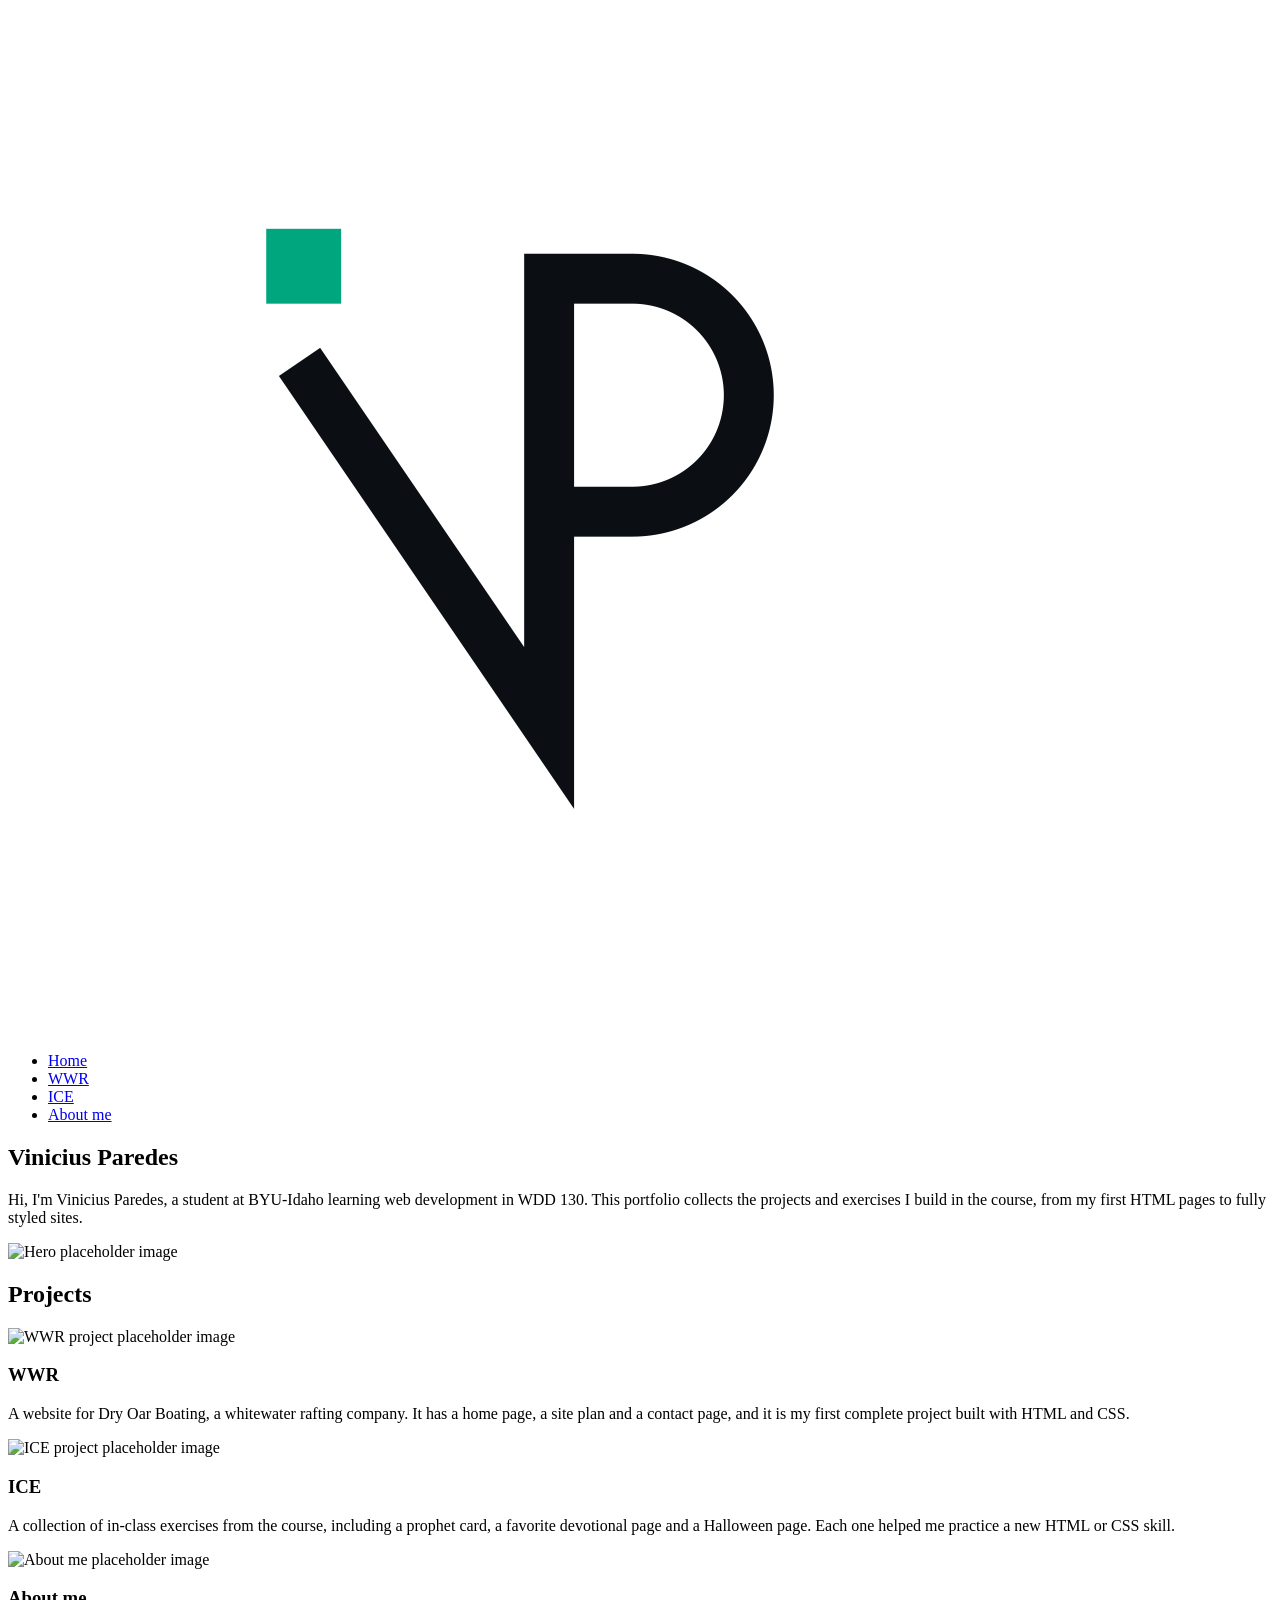
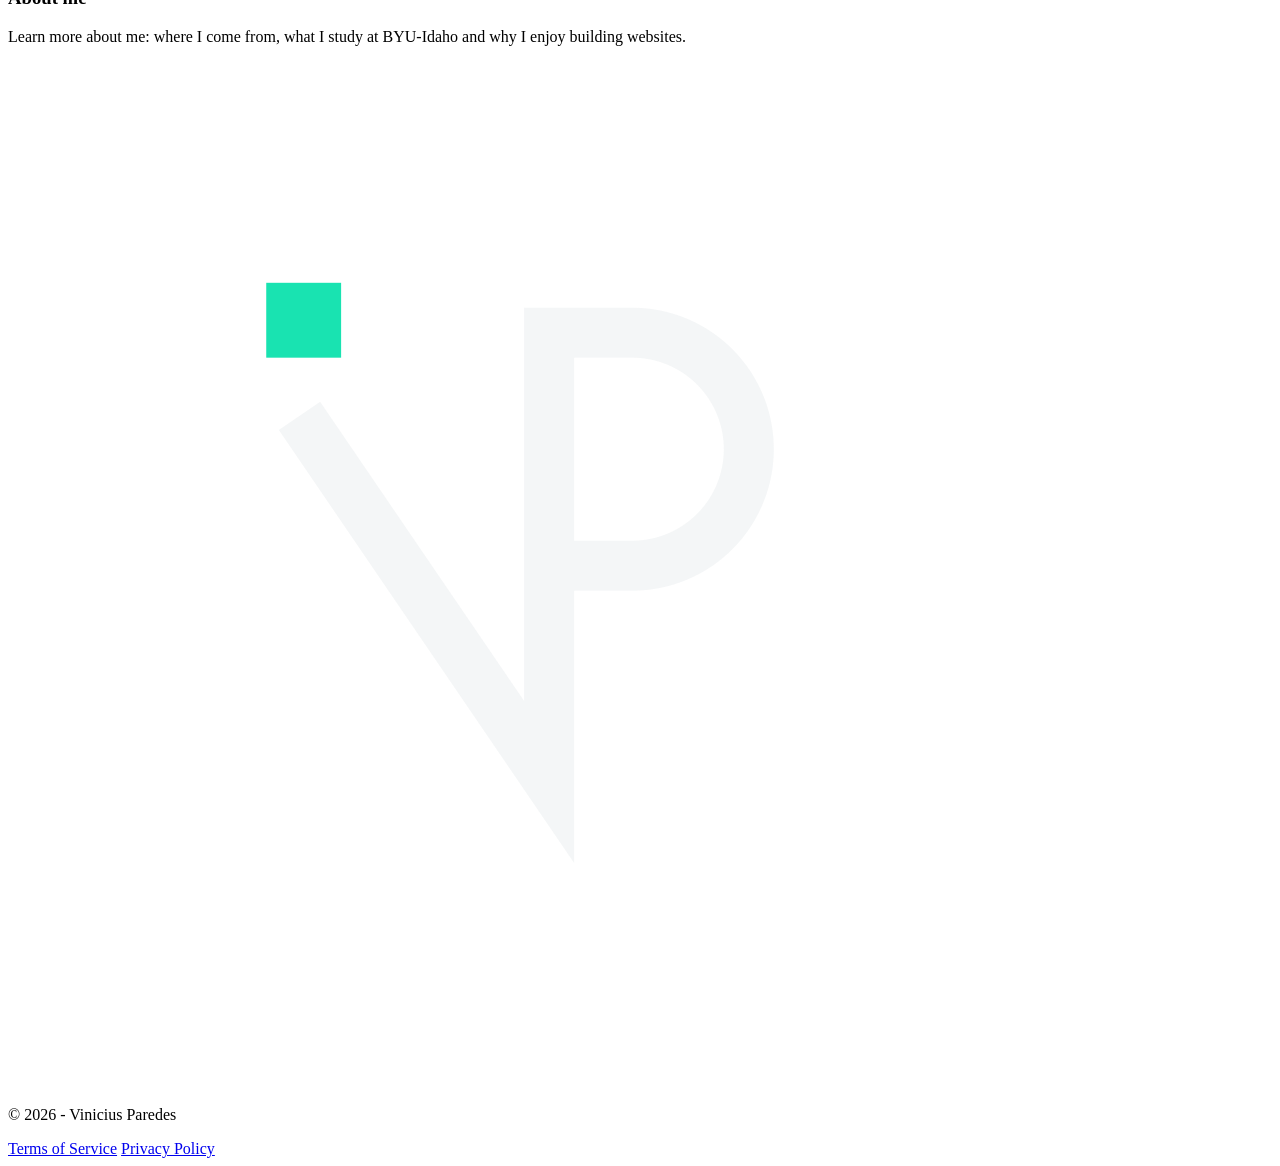
==== Portal-Page/index.html @ f276804e "Add portal page" ====
<!DOCTYPE html>
<html lang="en">
<head>
    <meta charset="UTF-8">
    <meta name="viewport" content="width=device-width, initial-scale=1.0">
    <link rel="stylesheet" href="styles/style.css">
    <title>Vini - Portfolio WDD</title>
</head>
<body>
    <header>
        <img src="images/icono-fondo-claro.webp" alt="Vinicius logo">
        <nav>
            <ul>
                <li><a href="index.html">Home</a></li>
                <li><a href="wwr.html">WWR</a></li>
                <li><a href="ice.html">ICE</a></li>
                <li><a href="about.html">About me</a></li>
            </ul>
        </nav>
    </header>

    <main>
        <section id="hero">
            <div>
                <h1>Vinicius Paredes</h1>
                <p>Hi, I'm Vinicius Paredes, a student at BYU-Idaho learning web development in WDD 130. This portfolio collects the projects and exercises I build in the course, from my first HTML pages to fully styled sites.</p>
            </div>
            <img src="https://placehold.co/600x400" alt="Hero placeholder image">
        </section>

        <section id="projects">
            <h2>Projects</h2>
            <div>
                <article>
                    <img src="https://placehold.co/400x300" alt="WWR project placeholder image">
                    <h3>WWR</h3>
                    <p>A website for Dry Oar Boating, a whitewater rafting company. It has a home page, a site plan and a contact page, and it is my first complete project built with HTML and CSS.</p>
                </article>
                <article>
                    <img src="https://placehold.co/400x300" alt="ICE project placeholder image">
                    <h3>ICE</h3>
                    <p>A collection of in-class exercises from the course, including a prophet card, a favorite devotional page and a Halloween page. Each one helped me practice a new HTML or CSS skill.</p>
                </article>
                <article>
                    <img src="https://placehold.co/400x300" alt="About me placeholder image">
                    <h3>About me</h3>
                    <p>Learn more about me: where I come from, what I study at BYU-Idaho and why I enjoy building websites.</p>
                </article>
            </div>
        </section>
    </main>

    <footer>
        <img src="images/icono-fondo-oscuro.webp" alt="Vinicius Paredes logo">
        <div>
            <p>&copy; 2026 - Vinicius Paredes</p>
            <nav>
                <a href="#">Terms of Service</a>
                <a href="#">Privacy Policy</a>
            </nav>
        </div>
    </footer>
</body>
</html>
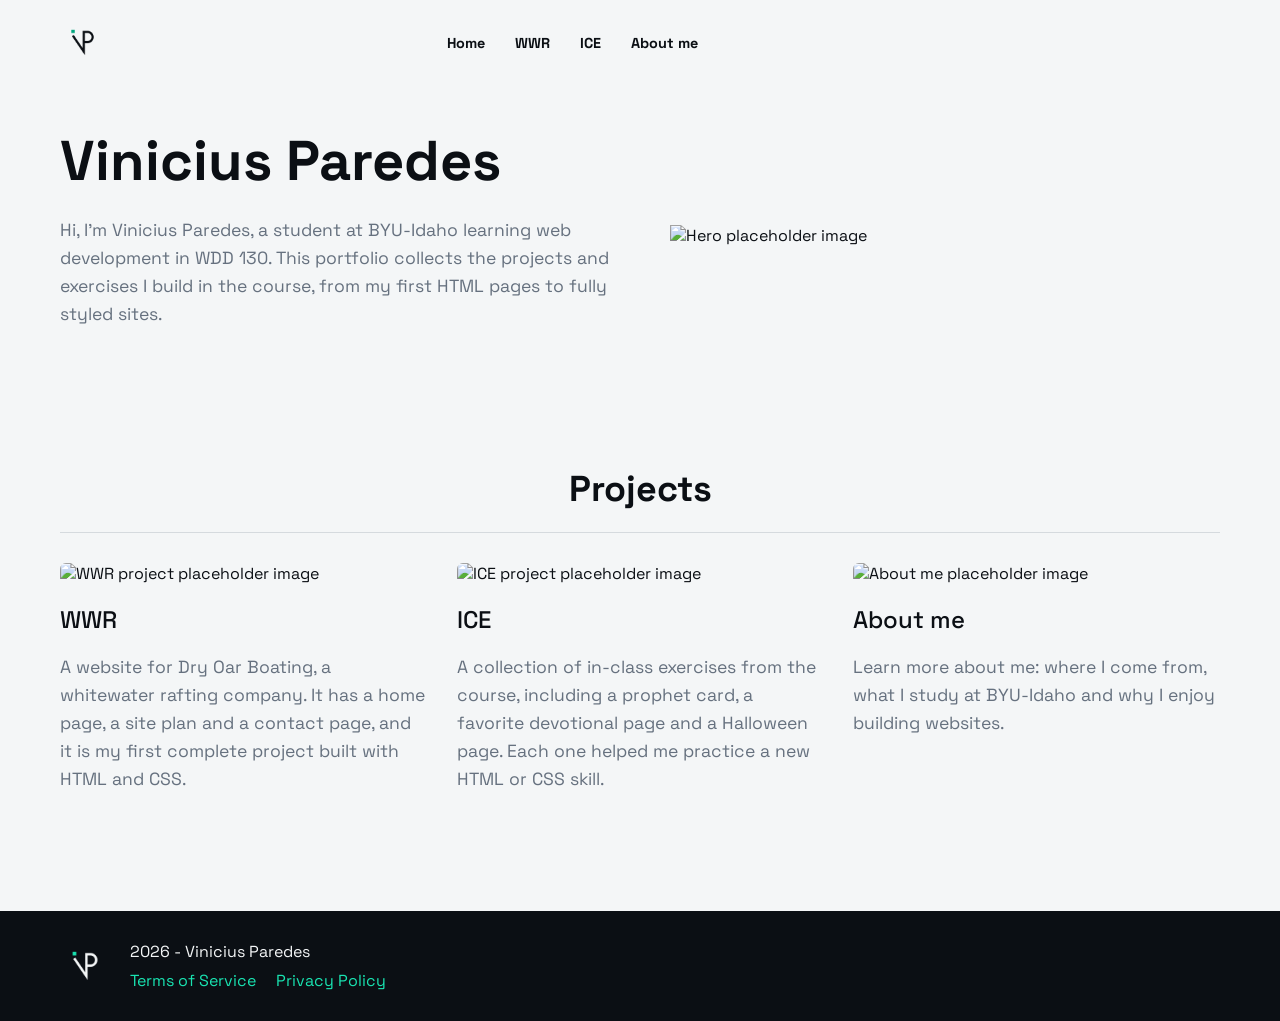
==== commit ec5c154a: "Add portal page CSS" ====
--- a/Portal-Page/index.html
+++ b/Portal-Page/index.html
@@ -53,7 +53,7 @@
     <footer>
         <img src="images/icono-fondo-oscuro.webp" alt="Vinicius Paredes logo">
         <div>
-            <p>&copy; 2026 - Vinicius Paredes</p>
+            <p>2026 - Vinicius Paredes</p>
             <nav>
                 <a href="#">Terms of Service</a>
                 <a href="#">Privacy Policy</a>
--- a/Portal-Page/styles/style.css
+++ b/Portal-Page/styles/style.css
@@ -0,0 +1,209 @@
+@import url('https://fonts.googleapis.com/css2?family=Space+Grotesk:wght@300;400;500;700&display=swap');
+
+body {
+    margin: 0;
+    font-family: 'Space Grotesk', sans-serif;
+    background-color: #f4f6f7;
+    color: #0b0f14;
+}
+
+a {
+    color: #0b0f14;
+    text-decoration: none;
+    font-weight: 500;
+}
+
+a:hover {
+    color: #00a67e;
+}
+
+img {
+    max-width: 100%;
+}
+
+/* Header */
+header {
+    display: grid;
+    grid-template-columns: 1fr 2fr;
+    align-items: center;
+    padding: 20px 60px;
+}
+
+header img {
+    height: 45px;
+}
+
+nav ul {
+    list-style: none;
+    margin: 0;
+    padding: 0;
+    display: flex;
+    gap: 30px;
+    font-size: 0.9rem;
+    font-weight: 700;
+}
+
+nav a {
+    font-weight: 700;
+}
+
+/* Main */
+main {
+    padding: 0 60px;
+}
+
+main > h1 {
+    text-align: center;
+    font-size: 3.5rem;
+    margin: 60px 0 40px;
+}
+
+main > p {
+    max-width: 450px;
+    margin: 0 auto 60px;
+    color: #66717f;
+    font-size: 1.1rem;
+    line-height: 1.6;
+}
+
+section {
+    display: grid;
+    grid-template-columns: 1fr 1fr;
+    gap: 60px;
+    align-items: center;
+    padding: 40px 0;
+}
+
+section p {
+    color: #66717f;
+    font-size: 1.1rem;
+    line-height: 1.6;
+}
+
+/* Home */
+#hero h1 {
+    font-size: 3.5rem;
+    margin: 0 0 20px;
+}
+
+#projects {
+    display: block;
+    text-align: center;
+}
+
+h2 {
+    font-size: 2.25rem;
+    margin: 40px 0 0;
+    padding-bottom: 20px;
+    border-bottom: 1px solid #d5dade;
+}
+
+#projects div {
+    display: grid;
+    grid-template-columns: repeat(3, 1fr);
+    gap: 30px;
+    padding-top: 30px;
+    text-align: left;
+}
+
+article img {
+    width: 100%;
+    border-radius: 6px;
+}
+
+h3 {
+    font-size: 1.5rem;
+    font-weight: 500;
+    margin: 20px 0 10px;
+}
+
+article p {
+    color: #66717f;
+    line-height: 1.6;
+}
+
+/* About me: smaller images, they swap sides */
+section img {
+    justify-self: center;
+}
+
+#hero img {
+    width: 100%;
+}
+
+section:not(#hero):not(#projects) img {
+    width: 50%;
+}
+
+section:nth-of-type(even) img {
+    grid-column: 2;
+    grid-row: 1;
+}
+
+/* WWR and ICE */
+main > div {
+    display: grid;
+    grid-template-columns: repeat(3, 1fr);
+    grid-template-rows: repeat(3, 150px);
+    gap: 20px;
+    padding-bottom: 60px;
+}
+
+main > div img {
+    width: 50%;
+    border-radius: 10px;
+}
+
+main > div img:nth-child(1) {
+    grid-column: 1;
+    grid-row: 2;
+    align-self: end;
+    justify-self: center;
+}
+
+main > div img:nth-child(2) {
+    grid-column: 3;
+    grid-row: 1;
+    justify-self: center;
+}
+
+main > div img:nth-child(3) {
+    grid-column: 2;
+    grid-row: 3;
+    justify-self: center;
+}
+
+/* Footer */
+footer {
+    display: grid;
+    grid-template-columns: auto 1fr;
+    align-items: center;
+    gap: 20px;
+    margin-top: 60px;
+    padding: 30px 60px;
+    background-color: #0b0f14;
+    color: #f4f6f7;
+}
+
+footer img {
+    height: 50px;
+}
+
+footer p {
+    margin: 0 0 8px;
+    color: #f4f6f7;
+}
+
+footer nav {
+    display: flex;
+    gap: 20px;
+}
+
+footer a {
+    color: #19e3b1;
+    font-weight: 400;
+}
+
+footer a:hover {
+    color: #f4f6f7;
+}
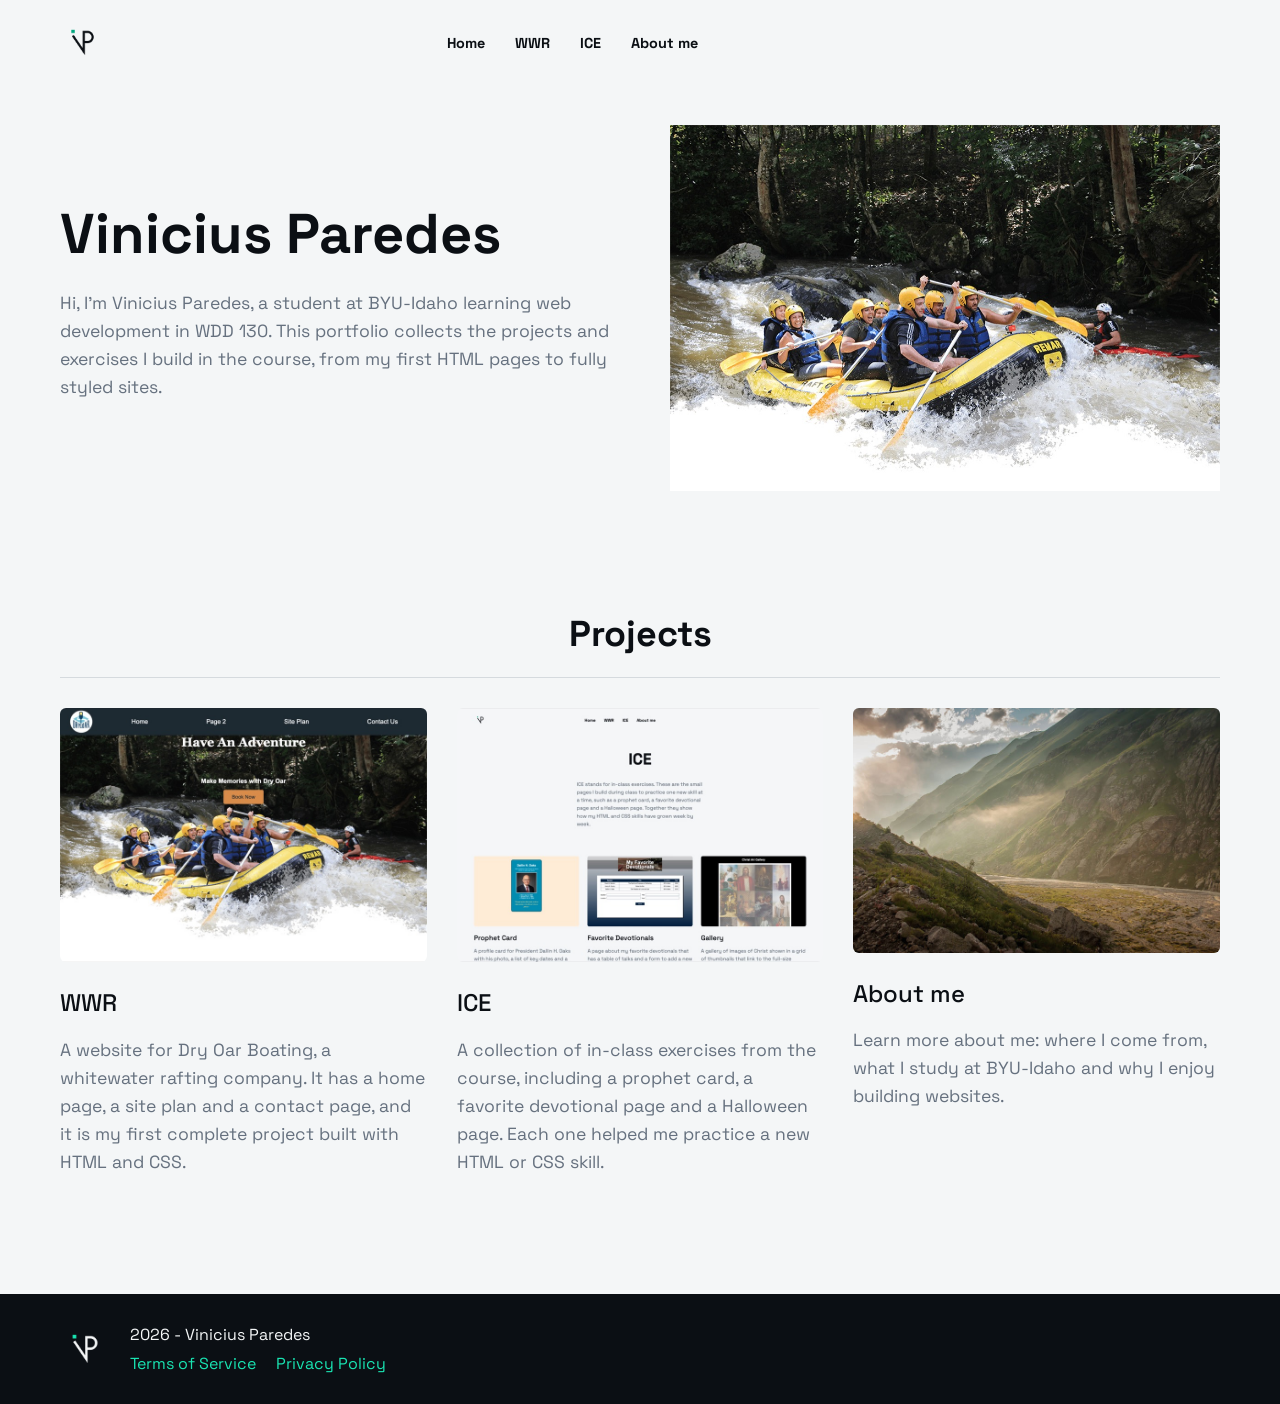
==== commit 5baa93b5: "Add ICE page" ====
--- a/Portal-Page/index.html
+++ b/Portal-Page/index.html
@@ -25,24 +25,24 @@
                 <h1>Vinicius Paredes</h1>
                 <p>Hi, I'm Vinicius Paredes, a student at BYU-Idaho learning web development in WDD 130. This portfolio collects the projects and exercises I build in the course, from my first HTML pages to fully styled sites.</p>
             </div>
-            <img src="https://placehold.co/600x400" alt="Hero placeholder image">
+            <img src="images/wwr-hero.jpg" alt="Rafters on a river, from my WWR project">
         </section>
 
         <section id="projects">
             <h2>Projects</h2>
             <div>
                 <article>
-                    <img src="https://placehold.co/400x300" alt="WWR project placeholder image">
+                    <img src="images/shot-wwr.jpg" alt="Screenshot of the WWR home page">
                     <h3>WWR</h3>
                     <p>A website for Dry Oar Boating, a whitewater rafting company. It has a home page, a site plan and a contact page, and it is my first complete project built with HTML and CSS.</p>
                 </article>
                 <article>
-                    <img src="https://placehold.co/400x300" alt="ICE project placeholder image">
+                    <img src="images/shot-ice.jpg" alt="Screenshot of the ICE page">
                     <h3>ICE</h3>
                     <p>A collection of in-class exercises from the course, including a prophet card, a favorite devotional page and a Halloween page. Each one helped me practice a new HTML or CSS skill.</p>
                 </article>
                 <article>
-                    <img src="https://placehold.co/400x300" alt="About me placeholder image">
+                    <img src="images/wwr-mountains.jpg" alt="Mountains at sunrise">
                     <h3>About me</h3>
                     <p>Learn more about me: where I come from, what I study at BYU-Idaho and why I enjoy building websites.</p>
                 </article>
--- a/Portal-Page/styles/style.css
+++ b/Portal-Page/styles/style.css
@@ -21,7 +21,6 @@
     max-width: 100%;
 }
 
-/* Header */
 header {
     display: grid;
     grid-template-columns: 1fr 2fr;
@@ -47,18 +46,17 @@
     font-weight: 700;
 }
 
-/* Main */
 main {
     padding: 0 60px;
 }
 
-main > h1 {
+h1 {
     text-align: center;
     font-size: 3.5rem;
     margin: 60px 0 40px;
 }
 
-main > p {
+#intro {
     max-width: 450px;
     margin: 0 auto 60px;
     color: #66717f;
@@ -80,9 +78,8 @@
     line-height: 1.6;
 }
 
-/* Home */
 #hero h1 {
-    font-size: 3.5rem;
+    text-align: left;
     margin: 0 0 20px;
 }
 
@@ -106,7 +103,7 @@
     text-align: left;
 }
 
-article img {
+#projects img {
     width: 100%;
     border-radius: 6px;
 }
@@ -122,26 +119,21 @@
     line-height: 1.6;
 }
 
-/* About me: smaller images, they swap sides */
 section img {
     justify-self: center;
+    width: 50%;
 }
 
 #hero img {
     width: 100%;
 }
 
-section:not(#hero):not(#projects) img {
-    width: 50%;
-}
-
-section:nth-of-type(even) img {
+.reverse img {
     grid-column: 2;
     grid-row: 1;
 }
 
-/* WWR and ICE */
-main > div {
+#gallery {
     display: grid;
     grid-template-columns: repeat(3, 1fr);
     grid-template-rows: repeat(3, 150px);
@@ -149,31 +141,51 @@
     padding-bottom: 60px;
 }
 
-main > div img {
+#gallery img {
     width: 50%;
     border-radius: 10px;
 }
 
-main > div img:nth-child(1) {
+#photo1 {
     grid-column: 1;
     grid-row: 2;
     align-self: end;
     justify-self: center;
 }
 
-main > div img:nth-child(2) {
+#photo2 {
     grid-column: 3;
     grid-row: 1;
     justify-self: center;
 }
 
-main > div img:nth-child(3) {
+#photo3 {
     grid-column: 2;
     grid-row: 3;
     justify-self: center;
 }
 
-/* Footer */
+#ice-list {
+    display: grid;
+    grid-template-columns: repeat(auto-fill, minmax(280px, 1fr));
+    gap: 30px;
+    align-items: start;
+    padding-bottom: 20px;
+}
+
+#ice-list img {
+    width: 100%;
+    border-radius: 6px;
+}
+
+#ice-list article a {
+    color: #00a67e;
+}
+
+#ice-list article a:hover {
+    color: #0b0f14;
+}
+
 footer {
     display: grid;
     grid-template-columns: auto 1fr;
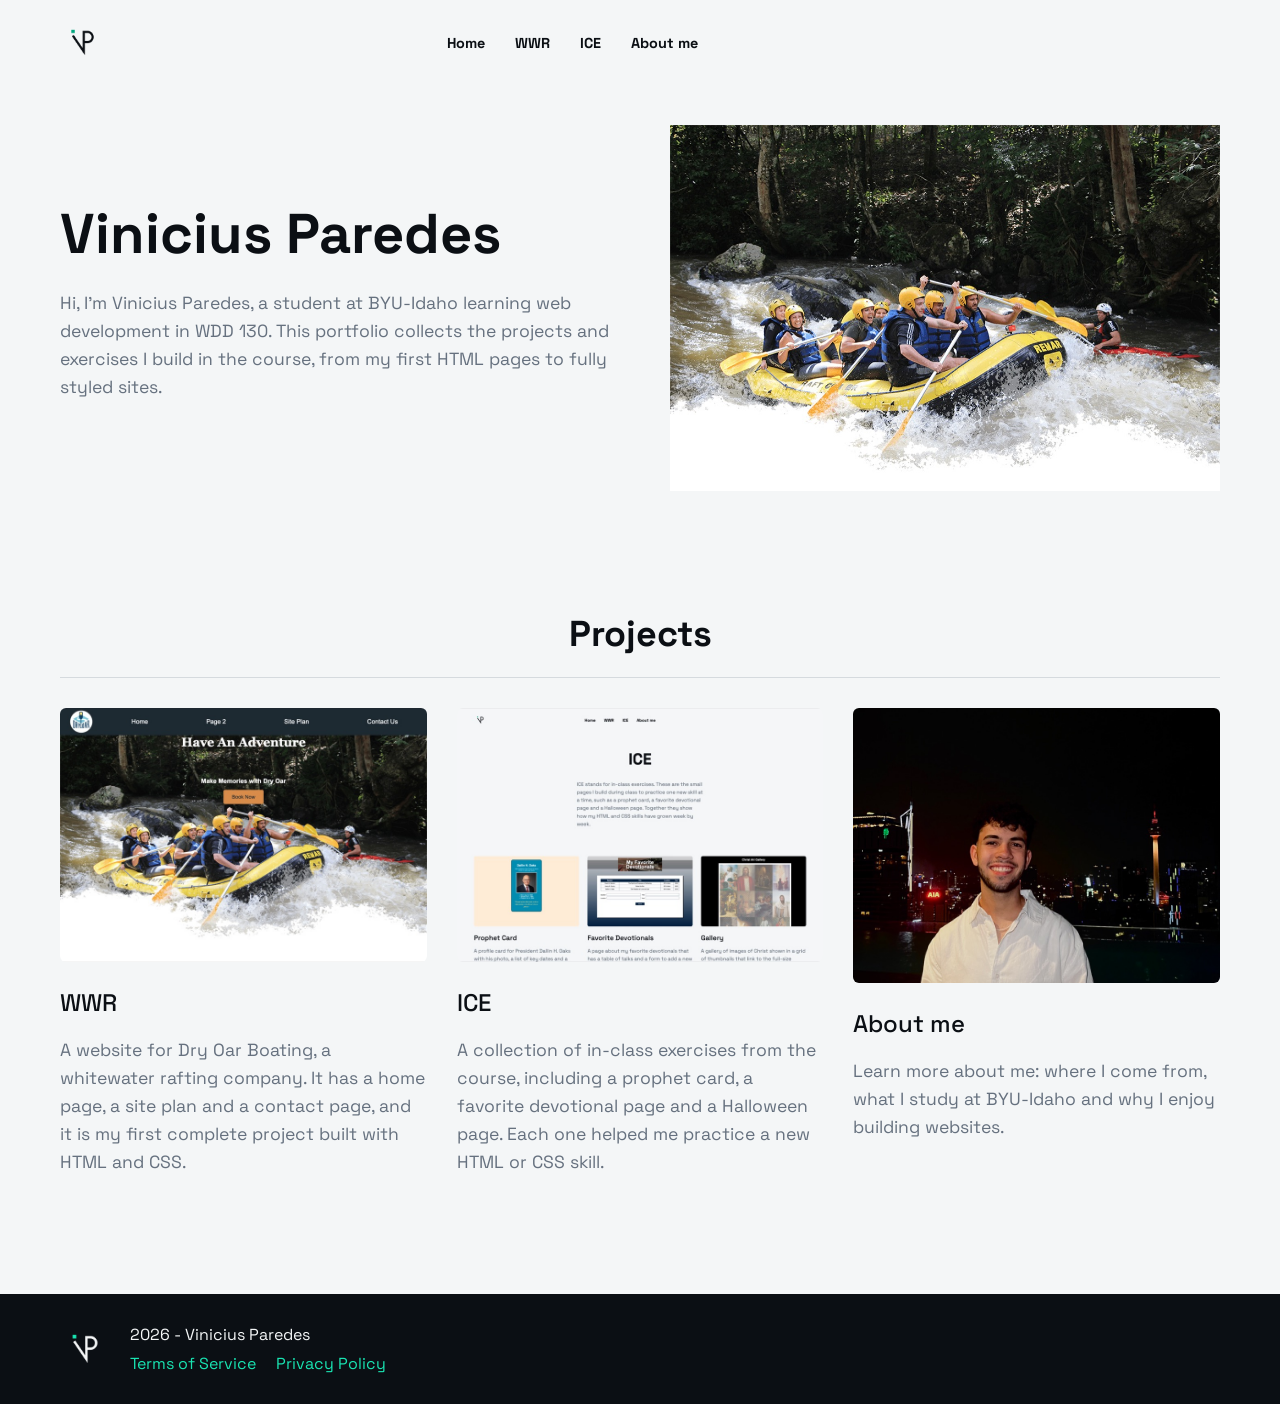
==== commit 68378830: "Add photos and footers" ====
--- a/Portal-Page/index.html
+++ b/Portal-Page/index.html
@@ -42,7 +42,7 @@
                     <p>A collection of in-class exercises from the course, including a prophet card, a favorite devotional page and a Halloween page. Each one helped me practice a new HTML or CSS skill.</p>
                 </article>
                 <article>
-                    <img src="images/wwr-mountains.jpg" alt="Mountains at sunrise">
+                    <img src="images/about-card.jpg" alt="Photo of Vinicius Paredes">
                     <h3>About me</h3>
                     <p>Learn more about me: where I come from, what I study at BYU-Idaho and why I enjoy building websites.</p>
                 </article>
